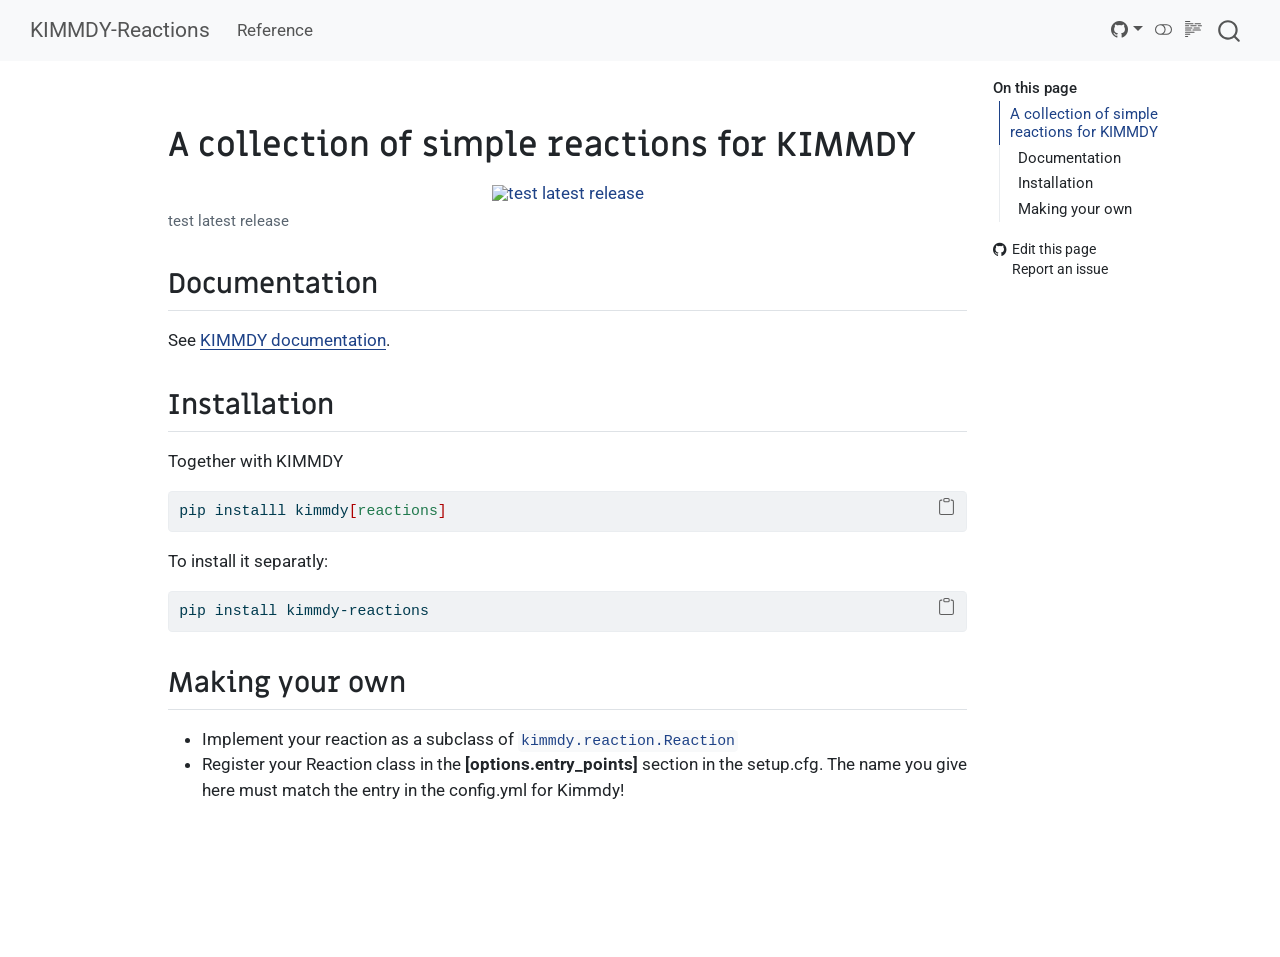
==== docs/index.html @ 9ba49b52 "docs: add docs" ====
<!DOCTYPE html>
<html xmlns="http://www.w3.org/1999/xhtml" lang="en" xml:lang="en"><head>

<meta charset="utf-8">
<meta name="generator" content="quarto-1.5.56">

<meta name="viewport" content="width=device-width, initial-scale=1.0, user-scalable=yes">


<title>KIMMDY-Reactions</title>
<style>
code{white-space: pre-wrap;}
span.smallcaps{font-variant: small-caps;}
div.columns{display: flex; gap: min(4vw, 1.5em);}
div.column{flex: auto; overflow-x: auto;}
div.hanging-indent{margin-left: 1.5em; text-indent: -1.5em;}
ul.task-list{list-style: none;}
ul.task-list li input[type="checkbox"] {
  width: 0.8em;
  margin: 0 0.8em 0.2em -1em; /* quarto-specific, see https://github.com/quarto-dev/quarto-cli/issues/4556 */ 
  vertical-align: middle;
}
/* CSS for syntax highlighting */
pre > code.sourceCode { white-space: pre; position: relative; }
pre > code.sourceCode > span { line-height: 1.25; }
pre > code.sourceCode > span:empty { height: 1.2em; }
.sourceCode { overflow: visible; }
code.sourceCode > span { color: inherit; text-decoration: inherit; }
div.sourceCode { margin: 1em 0; }
pre.sourceCode { margin: 0; }
@media screen {
div.sourceCode { overflow: auto; }
}
@media print {
pre > code.sourceCode { white-space: pre-wrap; }
pre > code.sourceCode > span { display: inline-block; text-indent: -5em; padding-left: 5em; }
}
pre.numberSource code
  { counter-reset: source-line 0; }
pre.numberSource code > span
  { position: relative; left: -4em; counter-increment: source-line; }
pre.numberSource code > span > a:first-child::before
  { content: counter(source-line);
    position: relative; left: -1em; text-align: right; vertical-align: baseline;
    border: none; display: inline-block;
    -webkit-touch-callout: none; -webkit-user-select: none;
    -khtml-user-select: none; -moz-user-select: none;
    -ms-user-select: none; user-select: none;
    padding: 0 4px; width: 4em;
  }
pre.numberSource { margin-left: 3em;  padding-left: 4px; }
div.sourceCode
  {   }
@media screen {
pre > code.sourceCode > span > a:first-child::before { text-decoration: underline; }
}
</style>


<script src="site_libs/quarto-nav/quarto-nav.js"></script>
<script src="site_libs/quarto-nav/headroom.min.js"></script>
<script src="site_libs/clipboard/clipboard.min.js"></script>
<script src="site_libs/quarto-search/autocomplete.umd.js"></script>
<script src="site_libs/quarto-search/fuse.min.js"></script>
<script src="site_libs/quarto-search/quarto-search.js"></script>
<meta name="quarto:offset" content="./">
<script src="site_libs/quarto-html/quarto.js"></script>
<script src="site_libs/quarto-html/popper.min.js"></script>
<script src="site_libs/quarto-html/tippy.umd.min.js"></script>
<script src="site_libs/quarto-html/anchor.min.js"></script>
<link href="site_libs/quarto-html/tippy.css" rel="stylesheet">
<link href="site_libs/quarto-html/quarto-syntax-highlighting.css" rel="stylesheet" class="quarto-color-scheme" id="quarto-text-highlighting-styles">
<link href="site_libs/quarto-html/quarto-syntax-highlighting-dark.css" rel="prefetch" class="quarto-color-scheme quarto-color-alternate" id="quarto-text-highlighting-styles">
<script src="site_libs/bootstrap/bootstrap.min.js"></script>
<link href="site_libs/bootstrap/bootstrap-icons.css" rel="stylesheet">
<link href="site_libs/bootstrap/bootstrap.min.css" rel="stylesheet" class="quarto-color-scheme" id="quarto-bootstrap" data-mode="light">
<link href="site_libs/bootstrap/bootstrap-dark.min.css" rel="prefetch" class="quarto-color-scheme quarto-color-alternate" id="quarto-bootstrap" data-mode="dark">
<script id="quarto-search-options" type="application/json">{
  "location": "navbar",
  "copy-button": false,
  "collapse-after": 3,
  "panel-placement": "end",
  "type": "overlay",
  "limit": 50,
  "keyboard-shortcut": [
    "f",
    "/",
    "s"
  ],
  "show-item-context": false,
  "language": {
    "search-no-results-text": "No results",
    "search-matching-documents-text": "matching documents",
    "search-copy-link-title": "Copy link to search",
    "search-hide-matches-text": "Hide additional matches",
    "search-more-match-text": "more match in this document",
    "search-more-matches-text": "more matches in this document",
    "search-clear-button-title": "Clear",
    "search-text-placeholder": "",
    "search-detached-cancel-button-title": "Cancel",
    "search-submit-button-title": "Submit",
    "search-label": "Search"
  }
}</script>


</head>

<body class="nav-fixed">

<div id="quarto-search-results"></div>
  <header id="quarto-header" class="headroom fixed-top">
    <nav class="navbar navbar-expand-lg " data-bs-theme="dark">
      <div class="navbar-container container-fluid">
      <div class="navbar-brand-container mx-auto">
    <a class="navbar-brand" href="./index.html">
    <span class="navbar-title">KIMMDY-Reactions</span>
    </a>
  </div>
            <div id="quarto-search" class="" title="Search"></div>
          <button class="navbar-toggler" type="button" data-bs-toggle="collapse" data-bs-target="#navbarCollapse" aria-controls="navbarCollapse" role="menu" aria-expanded="false" aria-label="Toggle navigation" onclick="if (window.quartoToggleHeadroom) { window.quartoToggleHeadroom(); }">
  <span class="navbar-toggler-icon"></span>
</button>
          <div class="collapse navbar-collapse" id="navbarCollapse">
            <ul class="navbar-nav navbar-nav-scroll me-auto">
  <li class="nav-item">
    <a class="nav-link" href="./_reference/index.html"> 
<span class="menu-text">Reference</span></a>
  </li>  
</ul>
          </div> <!-- /navcollapse -->
            <div class="quarto-navbar-tools tools-wide">
    <div class="dropdown">
      <a href="" title="" id="quarto-navigation-tool-dropdown-0" class="quarto-navigation-tool dropdown-toggle px-1" data-bs-toggle="dropdown" aria-expanded="false" role="link" aria-label=""><i class="bi bi-github"></i></a>
      <ul class="dropdown-menu" aria-labelledby="quarto-navigation-tool-dropdown-0">
          <li>
            <a class="dropdown-item quarto-navbar-tools-item" href="https://github.com/graeter-group/kimmdy-reactions">
            Source Code
            </a>
          </li>
          <li>
            <a class="dropdown-item quarto-navbar-tools-item" href="https://github.com/graeter-group/kimmdy-reactions/issues/new">
            Report a Bug
            </a>
          </li>
      </ul>
    </div>
  <a href="" class="quarto-color-scheme-toggle quarto-navigation-tool  px-1" onclick="window.quartoToggleColorScheme(); return false;" title="Toggle dark mode"><i class="bi"></i></a>
  <a href="" class="quarto-reader-toggle quarto-navigation-tool px-1" onclick="window.quartoToggleReader(); return false;" title="Toggle reader mode">
  <div class="quarto-reader-toggle-btn">
  <i class="bi"></i>
  </div>
</a>
</div>
      </div> <!-- /container-fluid -->
    </nav>
</header>
<!-- content -->
<div id="quarto-content" class="quarto-container page-columns page-rows-contents page-layout-article page-navbar">
<!-- sidebar -->
<!-- margin-sidebar -->
    <div id="quarto-margin-sidebar" class="sidebar margin-sidebar">
        <nav id="TOC" role="doc-toc" class="toc-active" data-toc-expanded="99">
    <h2 id="toc-title">On this page</h2>
   
  <ul>
  <li><a href="#a-collection-of-simple-reactions-for-kimmdy" id="toc-a-collection-of-simple-reactions-for-kimmdy" class="nav-link active" data-scroll-target="#a-collection-of-simple-reactions-for-kimmdy">A collection of simple reactions for KIMMDY</a>
  <ul>
  <li><a href="#documentation" id="toc-documentation" class="nav-link" data-scroll-target="#documentation">Documentation</a></li>
  <li><a href="#installation" id="toc-installation" class="nav-link" data-scroll-target="#installation">Installation</a></li>
  <li><a href="#making-your-own" id="toc-making-your-own" class="nav-link" data-scroll-target="#making-your-own">Making your own</a></li>
  </ul></li>
  </ul>
<div class="toc-actions"><ul><li><a href="https://github.com/graeter-group/kimmdy-reactions/edit/main/index.qmd" class="toc-action"><i class="bi bi-github"></i>Edit this page</a></li><li><a href="https://github.com/graeter-group/kimmdy-reactions/issues/new" class="toc-action"><i class="bi empty"></i>Report an issue</a></li></ul></div></nav>
    </div>
<!-- main -->
<main class="content" id="quarto-document-content">




<section id="a-collection-of-simple-reactions-for-kimmdy" class="level1">
<h1>A collection of simple reactions for KIMMDY</h1>
<div class="quarto-figure quarto-figure-center">
<figure class="figure">
<p><a href="https://github.com/graeter-group/kimmdy-reactions/actions/workflows/tests.yml/?branch=release-please--branches--main"><img src="https://github.com/graeter-group/kimmdy-reactions/actions/workflows/tests.yml/badge.svg?branch=release-please--branches--main" class="img-fluid figure-img" alt="test latest release"></a></p>
<figcaption>test latest release</figcaption>
</figure>
</div>
<section id="documentation" class="level2">
<h2 class="anchored" data-anchor-id="documentation">Documentation</h2>
<p>See <a href="https://graeter-group.github.io/kimmdy/">KIMMDY documentation</a>.</p>
</section>
<section id="installation" class="level2">
<h2 class="anchored" data-anchor-id="installation">Installation</h2>
<p>Together with KIMMDY</p>
<div class="sourceCode" id="cb1"><pre class="sourceCode bash code-with-copy"><code class="sourceCode bash"><span id="cb1-1"><a href="#cb1-1" aria-hidden="true" tabindex="-1"></a><span class="ex">pip</span> installl kimmdy<span class="pp">[</span><span class="ss">reactions</span><span class="pp">]</span></span></code><button title="Copy to Clipboard" class="code-copy-button"><i class="bi"></i></button></pre></div>
<p>To install it separatly:</p>
<div class="sourceCode" id="cb2"><pre class="sourceCode bash code-with-copy"><code class="sourceCode bash"><span id="cb2-1"><a href="#cb2-1" aria-hidden="true" tabindex="-1"></a><span class="ex">pip</span> install kimmdy-reactions</span></code><button title="Copy to Clipboard" class="code-copy-button"><i class="bi"></i></button></pre></div>
</section>
<section id="making-your-own" class="level2">
<h2 class="anchored" data-anchor-id="making-your-own">Making your own</h2>
<ul>
<li>Implement your reaction as a subclass of <code>kimmdy.reaction.Reaction</code></li>
<li>Register your Reaction class in the <strong>[options.entry_points]</strong> section in the setup.cfg. The name you give here must match the entry in the config.yml for Kimmdy!</li>
</ul>


</section>
</section>

<a onclick="window.scrollTo(0, 0); return false;" role="button" id="quarto-back-to-top"><i class="bi bi-arrow-up"></i> Back to top</a></main> <!-- /main -->
<script id="quarto-html-after-body" type="application/javascript">
window.document.addEventListener("DOMContentLoaded", function (event) {
  const toggleBodyColorMode = (bsSheetEl) => {
    const mode = bsSheetEl.getAttribute("data-mode");
    const bodyEl = window.document.querySelector("body");
    if (mode === "dark") {
      bodyEl.classList.add("quarto-dark");
      bodyEl.classList.remove("quarto-light");
    } else {
      bodyEl.classList.add("quarto-light");
      bodyEl.classList.remove("quarto-dark");
    }
  }
  const toggleBodyColorPrimary = () => {
    const bsSheetEl = window.document.querySelector("link#quarto-bootstrap");
    if (bsSheetEl) {
      toggleBodyColorMode(bsSheetEl);
    }
  }
  toggleBodyColorPrimary();  
  const disableStylesheet = (stylesheets) => {
    for (let i=0; i < stylesheets.length; i++) {
      const stylesheet = stylesheets[i];
      stylesheet.rel = 'prefetch';
    }
  }
  const enableStylesheet = (stylesheets) => {
    for (let i=0; i < stylesheets.length; i++) {
      const stylesheet = stylesheets[i];
      stylesheet.rel = 'stylesheet';
    }
  }
  const manageTransitions = (selector, allowTransitions) => {
    const els = window.document.querySelectorAll(selector);
    for (let i=0; i < els.length; i++) {
      const el = els[i];
      if (allowTransitions) {
        el.classList.remove('notransition');
      } else {
        el.classList.add('notransition');
      }
    }
  }
  const toggleGiscusIfUsed = (isAlternate, darkModeDefault) => {
    const baseTheme = document.querySelector('#giscus-base-theme')?.value ?? 'light';
    const alternateTheme = document.querySelector('#giscus-alt-theme')?.value ?? 'dark';
    let newTheme = '';
    if(darkModeDefault) {
      newTheme = isAlternate ? baseTheme : alternateTheme;
    } else {
      newTheme = isAlternate ? alternateTheme : baseTheme;
    }
    const changeGiscusTheme = () => {
      // From: https://github.com/giscus/giscus/issues/336
      const sendMessage = (message) => {
        const iframe = document.querySelector('iframe.giscus-frame');
        if (!iframe) return;
        iframe.contentWindow.postMessage({ giscus: message }, 'https://giscus.app');
      }
      sendMessage({
        setConfig: {
          theme: newTheme
        }
      });
    }
    const isGiscussLoaded = window.document.querySelector('iframe.giscus-frame') !== null;
    if (isGiscussLoaded) {
      changeGiscusTheme();
    }
  }
  const toggleColorMode = (alternate) => {
    // Switch the stylesheets
    const alternateStylesheets = window.document.querySelectorAll('link.quarto-color-scheme.quarto-color-alternate');
    manageTransitions('#quarto-margin-sidebar .nav-link', false);
    if (alternate) {
      enableStylesheet(alternateStylesheets);
      for (const sheetNode of alternateStylesheets) {
        if (sheetNode.id === "quarto-bootstrap") {
          toggleBodyColorMode(sheetNode);
        }
      }
    } else {
      disableStylesheet(alternateStylesheets);
      toggleBodyColorPrimary();
    }
    manageTransitions('#quarto-margin-sidebar .nav-link', true);
    // Switch the toggles
    const toggles = window.document.querySelectorAll('.quarto-color-scheme-toggle');
    for (let i=0; i < toggles.length; i++) {
      const toggle = toggles[i];
      if (toggle) {
        if (alternate) {
          toggle.classList.add("alternate");     
        } else {
          toggle.classList.remove("alternate");
        }
      }
    }
    // Hack to workaround the fact that safari doesn't
    // properly recolor the scrollbar when toggling (#1455)
    if (navigator.userAgent.indexOf('Safari') > 0 && navigator.userAgent.indexOf('Chrome') == -1) {
      manageTransitions("body", false);
      window.scrollTo(0, 1);
      setTimeout(() => {
        window.scrollTo(0, 0);
        manageTransitions("body", true);
      }, 40);  
    }
  }
  const isFileUrl = () => { 
    return window.location.protocol === 'file:';
  }
  const hasAlternateSentinel = () => {  
    let styleSentinel = getColorSchemeSentinel();
    if (styleSentinel !== null) {
      return styleSentinel === "alternate";
    } else {
      return false;
    }
  }
  const setStyleSentinel = (alternate) => {
    const value = alternate ? "alternate" : "default";
    if (!isFileUrl()) {
      window.localStorage.setItem("quarto-color-scheme", value);
    } else {
      localAlternateSentinel = value;
    }
  }
  const getColorSchemeSentinel = () => {
    if (!isFileUrl()) {
      const storageValue = window.localStorage.getItem("quarto-color-scheme");
      return storageValue != null ? storageValue : localAlternateSentinel;
    } else {
      return localAlternateSentinel;
    }
  }
  const darkModeDefault = false;
  let localAlternateSentinel = darkModeDefault ? 'alternate' : 'default';
  // Dark / light mode switch
  window.quartoToggleColorScheme = () => {
    // Read the current dark / light value 
    let toAlternate = !hasAlternateSentinel();
    toggleColorMode(toAlternate);
    setStyleSentinel(toAlternate);
    toggleGiscusIfUsed(toAlternate, darkModeDefault);
  };
  // Ensure there is a toggle, if there isn't float one in the top right
  if (window.document.querySelector('.quarto-color-scheme-toggle') === null) {
    const a = window.document.createElement('a');
    a.classList.add('top-right');
    a.classList.add('quarto-color-scheme-toggle');
    a.href = "";
    a.onclick = function() { try { window.quartoToggleColorScheme(); } catch {} return false; };
    const i = window.document.createElement("i");
    i.classList.add('bi');
    a.appendChild(i);
    window.document.body.appendChild(a);
  }
  // Switch to dark mode if need be
  if (hasAlternateSentinel()) {
    toggleColorMode(true);
  } else {
    toggleColorMode(false);
  }
  const icon = "";
  const anchorJS = new window.AnchorJS();
  anchorJS.options = {
    placement: 'right',
    icon: icon
  };
  anchorJS.add('.anchored');
  const isCodeAnnotation = (el) => {
    for (const clz of el.classList) {
      if (clz.startsWith('code-annotation-')) {                     
        return true;
      }
    }
    return false;
  }
  const onCopySuccess = function(e) {
    // button target
    const button = e.trigger;
    // don't keep focus
    button.blur();
    // flash "checked"
    button.classList.add('code-copy-button-checked');
    var currentTitle = button.getAttribute("title");
    button.setAttribute("title", "Copied!");
    let tooltip;
    if (window.bootstrap) {
      button.setAttribute("data-bs-toggle", "tooltip");
      button.setAttribute("data-bs-placement", "left");
      button.setAttribute("data-bs-title", "Copied!");
      tooltip = new bootstrap.Tooltip(button, 
        { trigger: "manual", 
          customClass: "code-copy-button-tooltip",
          offset: [0, -8]});
      tooltip.show();    
    }
    setTimeout(function() {
      if (tooltip) {
        tooltip.hide();
        button.removeAttribute("data-bs-title");
        button.removeAttribute("data-bs-toggle");
        button.removeAttribute("data-bs-placement");
      }
      button.setAttribute("title", currentTitle);
      button.classList.remove('code-copy-button-checked');
    }, 1000);
    // clear code selection
    e.clearSelection();
  }
  const getTextToCopy = function(trigger) {
      const codeEl = trigger.previousElementSibling.cloneNode(true);
      for (const childEl of codeEl.children) {
        if (isCodeAnnotation(childEl)) {
          childEl.remove();
        }
      }
      return codeEl.innerText;
  }
  const clipboard = new window.ClipboardJS('.code-copy-button:not([data-in-quarto-modal])', {
    text: getTextToCopy
  });
  clipboard.on('success', onCopySuccess);
  if (window.document.getElementById('quarto-embedded-source-code-modal')) {
    // For code content inside modals, clipBoardJS needs to be initialized with a container option
    // TODO: Check when it could be a function (https://github.com/zenorocha/clipboard.js/issues/860)
    const clipboardModal = new window.ClipboardJS('.code-copy-button[data-in-quarto-modal]', {
      text: getTextToCopy,
      container: window.document.getElementById('quarto-embedded-source-code-modal')
    });
    clipboardModal.on('success', onCopySuccess);
  }
    var localhostRegex = new RegExp(/^(?:http|https):\/\/localhost\:?[0-9]*\//);
    var mailtoRegex = new RegExp(/^mailto:/);
      var filterRegex = new RegExp("http:\/\/graeter-group\.github\.io\/kimmdy-reactions");
    var isInternal = (href) => {
        return filterRegex.test(href) || localhostRegex.test(href) || mailtoRegex.test(href);
    }
    // Inspect non-navigation links and adorn them if external
 	var links = window.document.querySelectorAll('a[href]:not(.nav-link):not(.navbar-brand):not(.toc-action):not(.sidebar-link):not(.sidebar-item-toggle):not(.pagination-link):not(.no-external):not([aria-hidden]):not(.dropdown-item):not(.quarto-navigation-tool):not(.about-link)');
    for (var i=0; i<links.length; i++) {
      const link = links[i];
      if (!isInternal(link.href)) {
        // undo the damage that might have been done by quarto-nav.js in the case of
        // links that we want to consider external
        if (link.dataset.originalHref !== undefined) {
          link.href = link.dataset.originalHref;
        }
      }
    }
  function tippyHover(el, contentFn, onTriggerFn, onUntriggerFn) {
    const config = {
      allowHTML: true,
      maxWidth: 500,
      delay: 100,
      arrow: false,
      appendTo: function(el) {
          return el.parentElement;
      },
      interactive: true,
      interactiveBorder: 10,
      theme: 'quarto',
      placement: 'bottom-start',
    };
    if (contentFn) {
      config.content = contentFn;
    }
    if (onTriggerFn) {
      config.onTrigger = onTriggerFn;
    }
    if (onUntriggerFn) {
      config.onUntrigger = onUntriggerFn;
    }
    window.tippy(el, config); 
  }
  const noterefs = window.document.querySelectorAll('a[role="doc-noteref"]');
  for (var i=0; i<noterefs.length; i++) {
    const ref = noterefs[i];
    tippyHover(ref, function() {
      // use id or data attribute instead here
      let href = ref.getAttribute('data-footnote-href') || ref.getAttribute('href');
      try { href = new URL(href).hash; } catch {}
      const id = href.replace(/^#\/?/, "");
      const note = window.document.getElementById(id);
      if (note) {
        return note.innerHTML;
      } else {
        return "";
      }
    });
  }
  const xrefs = window.document.querySelectorAll('a.quarto-xref');
  const processXRef = (id, note) => {
    // Strip column container classes
    const stripColumnClz = (el) => {
      el.classList.remove("page-full", "page-columns");
      if (el.children) {
        for (const child of el.children) {
          stripColumnClz(child);
        }
      }
    }
    stripColumnClz(note)
    if (id === null || id.startsWith('sec-')) {
      // Special case sections, only their first couple elements
      const container = document.createElement("div");
      if (note.children && note.children.length > 2) {
        container.appendChild(note.children[0].cloneNode(true));
        for (let i = 1; i < note.children.length; i++) {
          const child = note.children[i];
          if (child.tagName === "P" && child.innerText === "") {
            continue;
          } else {
            container.appendChild(child.cloneNode(true));
            break;
          }
        }
        if (window.Quarto?.typesetMath) {
          window.Quarto.typesetMath(container);
        }
        return container.innerHTML
      } else {
        if (window.Quarto?.typesetMath) {
          window.Quarto.typesetMath(note);
        }
        return note.innerHTML;
      }
    } else {
      // Remove any anchor links if they are present
      const anchorLink = note.querySelector('a.anchorjs-link');
      if (anchorLink) {
        anchorLink.remove();
      }
      if (window.Quarto?.typesetMath) {
        window.Quarto.typesetMath(note);
      }
      // TODO in 1.5, we should make sure this works without a callout special case
      if (note.classList.contains("callout")) {
        return note.outerHTML;
      } else {
        return note.innerHTML;
      }
    }
  }
  for (var i=0; i<xrefs.length; i++) {
    const xref = xrefs[i];
    tippyHover(xref, undefined, function(instance) {
      instance.disable();
      let url = xref.getAttribute('href');
      let hash = undefined; 
      if (url.startsWith('#')) {
        hash = url;
      } else {
        try { hash = new URL(url).hash; } catch {}
      }
      if (hash) {
        const id = hash.replace(/^#\/?/, "");
        const note = window.document.getElementById(id);
        if (note !== null) {
          try {
            const html = processXRef(id, note.cloneNode(true));
            instance.setContent(html);
          } finally {
            instance.enable();
            instance.show();
          }
        } else {
          // See if we can fetch this
          fetch(url.split('#')[0])
          .then(res => res.text())
          .then(html => {
            const parser = new DOMParser();
            const htmlDoc = parser.parseFromString(html, "text/html");
            const note = htmlDoc.getElementById(id);
            if (note !== null) {
              const html = processXRef(id, note);
              instance.setContent(html);
            } 
          }).finally(() => {
            instance.enable();
            instance.show();
          });
        }
      } else {
        // See if we can fetch a full url (with no hash to target)
        // This is a special case and we should probably do some content thinning / targeting
        fetch(url)
        .then(res => res.text())
        .then(html => {
          const parser = new DOMParser();
          const htmlDoc = parser.parseFromString(html, "text/html");
          const note = htmlDoc.querySelector('main.content');
          if (note !== null) {
            // This should only happen for chapter cross references
            // (since there is no id in the URL)
            // remove the first header
            if (note.children.length > 0 && note.children[0].tagName === "HEADER") {
              note.children[0].remove();
            }
            const html = processXRef(null, note);
            instance.setContent(html);
          } 
        }).finally(() => {
          instance.enable();
          instance.show();
        });
      }
    }, function(instance) {
    });
  }
      let selectedAnnoteEl;
      const selectorForAnnotation = ( cell, annotation) => {
        let cellAttr = 'data-code-cell="' + cell + '"';
        let lineAttr = 'data-code-annotation="' +  annotation + '"';
        const selector = 'span[' + cellAttr + '][' + lineAttr + ']';
        return selector;
      }
      const selectCodeLines = (annoteEl) => {
        const doc = window.document;
        const targetCell = annoteEl.getAttribute("data-target-cell");
        const targetAnnotation = annoteEl.getAttribute("data-target-annotation");
        const annoteSpan = window.document.querySelector(selectorForAnnotation(targetCell, targetAnnotation));
        const lines = annoteSpan.getAttribute("data-code-lines").split(",");
        const lineIds = lines.map((line) => {
          return targetCell + "-" + line;
        })
        let top = null;
        let height = null;
        let parent = null;
        if (lineIds.length > 0) {
            //compute the position of the single el (top and bottom and make a div)
            const el = window.document.getElementById(lineIds[0]);
            top = el.offsetTop;
            height = el.offsetHeight;
            parent = el.parentElement.parentElement;
          if (lineIds.length > 1) {
            const lastEl = window.document.getElementById(lineIds[lineIds.length - 1]);
            const bottom = lastEl.offsetTop + lastEl.offsetHeight;
            height = bottom - top;
          }
          if (top !== null && height !== null && parent !== null) {
            // cook up a div (if necessary) and position it 
            let div = window.document.getElementById("code-annotation-line-highlight");
            if (div === null) {
              div = window.document.createElement("div");
              div.setAttribute("id", "code-annotation-line-highlight");
              div.style.position = 'absolute';
              parent.appendChild(div);
            }
            div.style.top = top - 2 + "px";
            div.style.height = height + 4 + "px";
            div.style.left = 0;
            let gutterDiv = window.document.getElementById("code-annotation-line-highlight-gutter");
            if (gutterDiv === null) {
              gutterDiv = window.document.createElement("div");
              gutterDiv.setAttribute("id", "code-annotation-line-highlight-gutter");
              gutterDiv.style.position = 'absolute';
              const codeCell = window.document.getElementById(targetCell);
              const gutter = codeCell.querySelector('.code-annotation-gutter');
              gutter.appendChild(gutterDiv);
            }
            gutterDiv.style.top = top - 2 + "px";
            gutterDiv.style.height = height + 4 + "px";
          }
          selectedAnnoteEl = annoteEl;
        }
      };
      const unselectCodeLines = () => {
        const elementsIds = ["code-annotation-line-highlight", "code-annotation-line-highlight-gutter"];
        elementsIds.forEach((elId) => {
          const div = window.document.getElementById(elId);
          if (div) {
            div.remove();
          }
        });
        selectedAnnoteEl = undefined;
      };
        // Handle positioning of the toggle
    window.addEventListener(
      "resize",
      throttle(() => {
        elRect = undefined;
        if (selectedAnnoteEl) {
          selectCodeLines(selectedAnnoteEl);
        }
      }, 10)
    );
    function throttle(fn, ms) {
    let throttle = false;
    let timer;
      return (...args) => {
        if(!throttle) { // first call gets through
            fn.apply(this, args);
            throttle = true;
        } else { // all the others get throttled
            if(timer) clearTimeout(timer); // cancel #2
            timer = setTimeout(() => {
              fn.apply(this, args);
              timer = throttle = false;
            }, ms);
        }
      };
    }
      // Attach click handler to the DT
      const annoteDls = window.document.querySelectorAll('dt[data-target-cell]');
      for (const annoteDlNode of annoteDls) {
        annoteDlNode.addEventListener('click', (event) => {
          const clickedEl = event.target;
          if (clickedEl !== selectedAnnoteEl) {
            unselectCodeLines();
            const activeEl = window.document.querySelector('dt[data-target-cell].code-annotation-active');
            if (activeEl) {
              activeEl.classList.remove('code-annotation-active');
            }
            selectCodeLines(clickedEl);
            clickedEl.classList.add('code-annotation-active');
          } else {
            // Unselect the line
            unselectCodeLines();
            clickedEl.classList.remove('code-annotation-active');
          }
        });
      }
  const findCites = (el) => {
    const parentEl = el.parentElement;
    if (parentEl) {
      const cites = parentEl.dataset.cites;
      if (cites) {
        return {
          el,
          cites: cites.split(' ')
        };
      } else {
        return findCites(el.parentElement)
      }
    } else {
      return undefined;
    }
  };
  var bibliorefs = window.document.querySelectorAll('a[role="doc-biblioref"]');
  for (var i=0; i<bibliorefs.length; i++) {
    const ref = bibliorefs[i];
    const citeInfo = findCites(ref);
    if (citeInfo) {
      tippyHover(citeInfo.el, function() {
        var popup = window.document.createElement('div');
        citeInfo.cites.forEach(function(cite) {
          var citeDiv = window.document.createElement('div');
          citeDiv.classList.add('hanging-indent');
          citeDiv.classList.add('csl-entry');
          var biblioDiv = window.document.getElementById('ref-' + cite);
          if (biblioDiv) {
            citeDiv.innerHTML = biblioDiv.innerHTML;
          }
          popup.appendChild(citeDiv);
        });
        return popup.innerHTML;
      });
    }
  }
});
</script>
</div> <!-- /content -->




<footer class="footer"><div class="nav-footer"><div class="nav-footer-center"><div class="toc-actions d-sm-block d-md-none"><ul><li><a href="https://github.com/graeter-group/kimmdy-reactions/edit/main/index.qmd" class="toc-action"><i class="bi bi-github"></i>Edit this page</a></li><li><a href="https://github.com/graeter-group/kimmdy-reactions/issues/new" class="toc-action"><i class="bi empty"></i>Report an issue</a></li></ul></div></div></div></footer></body></html>
---- docs/site_libs/quarto-html/tippy.css ----
.tippy-box[data-animation=fade][data-state=hidden]{opacity:0}[data-tippy-root]{max-width:calc(100vw - 10px)}.tippy-box{position:relative;background-color:#333;color:#fff;border-radius:4px;font-size:14px;line-height:1.4;white-space:normal;outline:0;transition-property:transform,visibility,opacity}.tippy-box[data-placement^=top]>.tippy-arrow{bottom:0}.tippy-box[data-placement^=top]>.tippy-arrow:before{bottom:-7px;left:0;border-width:8px 8px 0;border-top-color:initial;transform-origin:center top}.tippy-box[data-placement^=bottom]>.tippy-arrow{top:0}.tippy-box[data-placement^=bottom]>.tippy-arrow:before{top:-7px;left:0;border-width:0 8px 8px;border-bottom-color:initial;transform-origin:center bottom}.tippy-box[data-placement^=left]>.tippy-arrow{right:0}.tippy-box[data-placement^=left]>.tippy-arrow:before{border-width:8px 0 8px 8px;border-left-color:initial;right:-7px;transform-origin:center left}.tippy-box[data-placement^=right]>.tippy-arrow{left:0}.tippy-box[data-placement^=right]>.tippy-arrow:before{left:-7px;border-width:8px 8px 8px 0;border-right-color:initial;transform-origin:center right}.tippy-box[data-inertia][data-state=visible]{transition-timing-function:cubic-bezier(.54,1.5,.38,1.11)}.tippy-arrow{width:16px;height:16px;color:#333}.tippy-arrow:before{content:"";position:absolute;border-color:transparent;border-style:solid}.tippy-content{position:relative;padding:5px 9px;z-index:1}
---- docs/site_libs/quarto-html/quarto-syntax-highlighting.css ----
/* quarto syntax highlight colors */
:root {
  --quarto-hl-ot-color: #003B4F;
  --quarto-hl-at-color: #657422;
  --quarto-hl-ss-color: #20794D;
  --quarto-hl-an-color: #5E5E5E;
  --quarto-hl-fu-color: #4758AB;
  --quarto-hl-st-color: #20794D;
  --quarto-hl-cf-color: #003B4F;
  --quarto-hl-op-color: #5E5E5E;
  --quarto-hl-er-color: #AD0000;
  --quarto-hl-bn-color: #AD0000;
  --quarto-hl-al-color: #AD0000;
  --quarto-hl-va-color: #111111;
  --quarto-hl-bu-color: inherit;
  --quarto-hl-ex-color: inherit;
  --quarto-hl-pp-color: #AD0000;
  --quarto-hl-in-color: #5E5E5E;
  --quarto-hl-vs-color: #20794D;
  --quarto-hl-wa-color: #5E5E5E;
  --quarto-hl-do-color: #5E5E5E;
  --quarto-hl-im-color: #00769E;
  --quarto-hl-ch-color: #20794D;
  --quarto-hl-dt-color: #AD0000;
  --quarto-hl-fl-color: #AD0000;
  --quarto-hl-co-color: #5E5E5E;
  --quarto-hl-cv-color: #5E5E5E;
  --quarto-hl-cn-color: #8f5902;
  --quarto-hl-sc-color: #5E5E5E;
  --quarto-hl-dv-color: #AD0000;
  --quarto-hl-kw-color: #003B4F;
}

/* other quarto variables */
:root {
  --quarto-font-monospace: "Fira Mono", Menlo, Consolas, monospace;
}

pre > code.sourceCode > span {
  color: #003B4F;
}

code span {
  color: #003B4F;
}

code.sourceCode > span {
  color: #003B4F;
}

div.sourceCode,
div.sourceCode pre.sourceCode {
  color: #003B4F;
}

code span.ot {
  color: #003B4F;
  font-style: inherit;
}

code span.at {
  color: #657422;
  font-style: inherit;
}

code span.ss {
  color: #20794D;
  font-style: inherit;
}

code span.an {
  color: #5E5E5E;
  font-style: inherit;
}

code span.fu {
  color: #4758AB;
  font-style: inherit;
}

code span.st {
  color: #20794D;
  font-style: inherit;
}

code span.cf {
  color: #003B4F;
  font-weight: bold;
  font-style: inherit;
}

code span.op {
  color: #5E5E5E;
  font-style: inherit;
}

code span.er {
  color: #AD0000;
  font-style: inherit;
}

code span.bn {
  color: #AD0000;
  font-style: inherit;
}

code span.al {
  color: #AD0000;
  font-style: inherit;
}

code span.va {
  color: #111111;
  font-style: inherit;
}

code span.bu {
  font-style: inherit;
}

code span.ex {
  font-style: inherit;
}

code span.pp {
  color: #AD0000;
  font-style: inherit;
}

code span.in {
  color: #5E5E5E;
  font-style: inherit;
}

code span.vs {
  color: #20794D;
  font-style: inherit;
}

code span.wa {
  color: #5E5E5E;
  font-style: italic;
}

code span.do {
  color: #5E5E5E;
  font-style: italic;
}

code span.im {
  color: #00769E;
  font-style: inherit;
}

code span.ch {
  color: #20794D;
  font-style: inherit;
}

code span.dt {
  color: #AD0000;
  font-style: inherit;
}

code span.fl {
  color: #AD0000;
  font-style: inherit;
}

code span.co {
  color: #5E5E5E;
  font-style: inherit;
}

code span.cv {
  color: #5E5E5E;
  font-style: italic;
}

code span.cn {
  color: #8f5902;
  font-style: inherit;
}

code span.sc {
  color: #5E5E5E;
  font-style: inherit;
}

code span.dv {
  color: #AD0000;
  font-style: inherit;
}

code span.kw {
  color: #003B4F;
  font-weight: bold;
  font-style: inherit;
}

.prevent-inlining {
  content: "</";
}

/*# sourceMappingURL=debc5d5d77c3f9108843748ff7464032.css.map */
---- docs/site_libs/quarto-html/quarto-syntax-highlighting-dark.css ----
/* quarto syntax highlight colors */
:root {
  --quarto-hl-al-color: #f07178;
  --quarto-hl-an-color: #d4d0ab;
  --quarto-hl-at-color: #00e0e0;
  --quarto-hl-bn-color: #d4d0ab;
  --quarto-hl-bu-color: #abe338;
  --quarto-hl-ch-color: #abe338;
  --quarto-hl-co-color: #f8f8f2;
  --quarto-hl-cv-color: #ffd700;
  --quarto-hl-cn-color: #ffd700;
  --quarto-hl-cf-color: #ffa07a;
  --quarto-hl-dt-color: #ffa07a;
  --quarto-hl-dv-color: #d4d0ab;
  --quarto-hl-do-color: #f8f8f2;
  --quarto-hl-er-color: #f07178;
  --quarto-hl-ex-color: #00e0e0;
  --quarto-hl-fl-color: #d4d0ab;
  --quarto-hl-fu-color: #ffa07a;
  --quarto-hl-im-color: #abe338;
  --quarto-hl-in-color: #d4d0ab;
  --quarto-hl-kw-color: #ffa07a;
  --quarto-hl-op-color: #ffa07a;
  --quarto-hl-ot-color: #00e0e0;
  --quarto-hl-pp-color: #dcc6e0;
  --quarto-hl-re-color: #00e0e0;
  --quarto-hl-sc-color: #abe338;
  --quarto-hl-ss-color: #abe338;
  --quarto-hl-st-color: #abe338;
  --quarto-hl-va-color: #00e0e0;
  --quarto-hl-vs-color: #abe338;
  --quarto-hl-wa-color: #dcc6e0;
}

/* other quarto variables */
:root {
  --quarto-font-monospace: "Fira Mono", Menlo, Consolas, monospace;
}

code span.al {
  background-color: #2a0f15;
  font-weight: bold;
  color: #f07178;
}

code span.an {
  color: #d4d0ab;
}

code span.at {
  color: #00e0e0;
}

code span.bn {
  color: #d4d0ab;
}

code span.bu {
  color: #abe338;
}

code span.ch {
  color: #abe338;
}

code span.co {
  font-style: italic;
  color: #f8f8f2;
}

code span.cv {
  color: #ffd700;
}

code span.cn {
  color: #ffd700;
}

code span.cf {
  font-weight: bold;
  color: #ffa07a;
}

code span.dt {
  color: #ffa07a;
}

code span.dv {
  color: #d4d0ab;
}

code span.do {
  color: #f8f8f2;
}

code span.er {
  color: #f07178;
  text-decoration: underline;
}

code span.ex {
  font-weight: bold;
  color: #00e0e0;
}

code span.fl {
  color: #d4d0ab;
}

code span.fu {
  color: #ffa07a;
}

code span.im {
  color: #abe338;
}

code span.in {
  color: #d4d0ab;
}

code span.kw {
  font-weight: bold;
  color: #ffa07a;
}

pre > code.sourceCode > span {
  color: #f8f8f2;
}

code span {
  color: #f8f8f2;
}

code.sourceCode > span {
  color: #f8f8f2;
}

div.sourceCode,
div.sourceCode pre.sourceCode {
  color: #f8f8f2;
}

code span.op {
  color: #ffa07a;
}

code span.ot {
  color: #00e0e0;
}

code span.pp {
  color: #dcc6e0;
}

code span.re {
  background-color: #f8f8f2;
  color: #00e0e0;
}

code span.sc {
  color: #abe338;
}

code span.ss {
  color: #abe338;
}

code span.st {
  color: #abe338;
}

code span.va {
  color: #00e0e0;
}

code span.vs {
  color: #abe338;
}

code span.wa {
  color: #dcc6e0;
}

.prevent-inlining {
  content: "</";
}

/*# sourceMappingURL=935a306eefa94366c21e1a970dddb765.css.map */
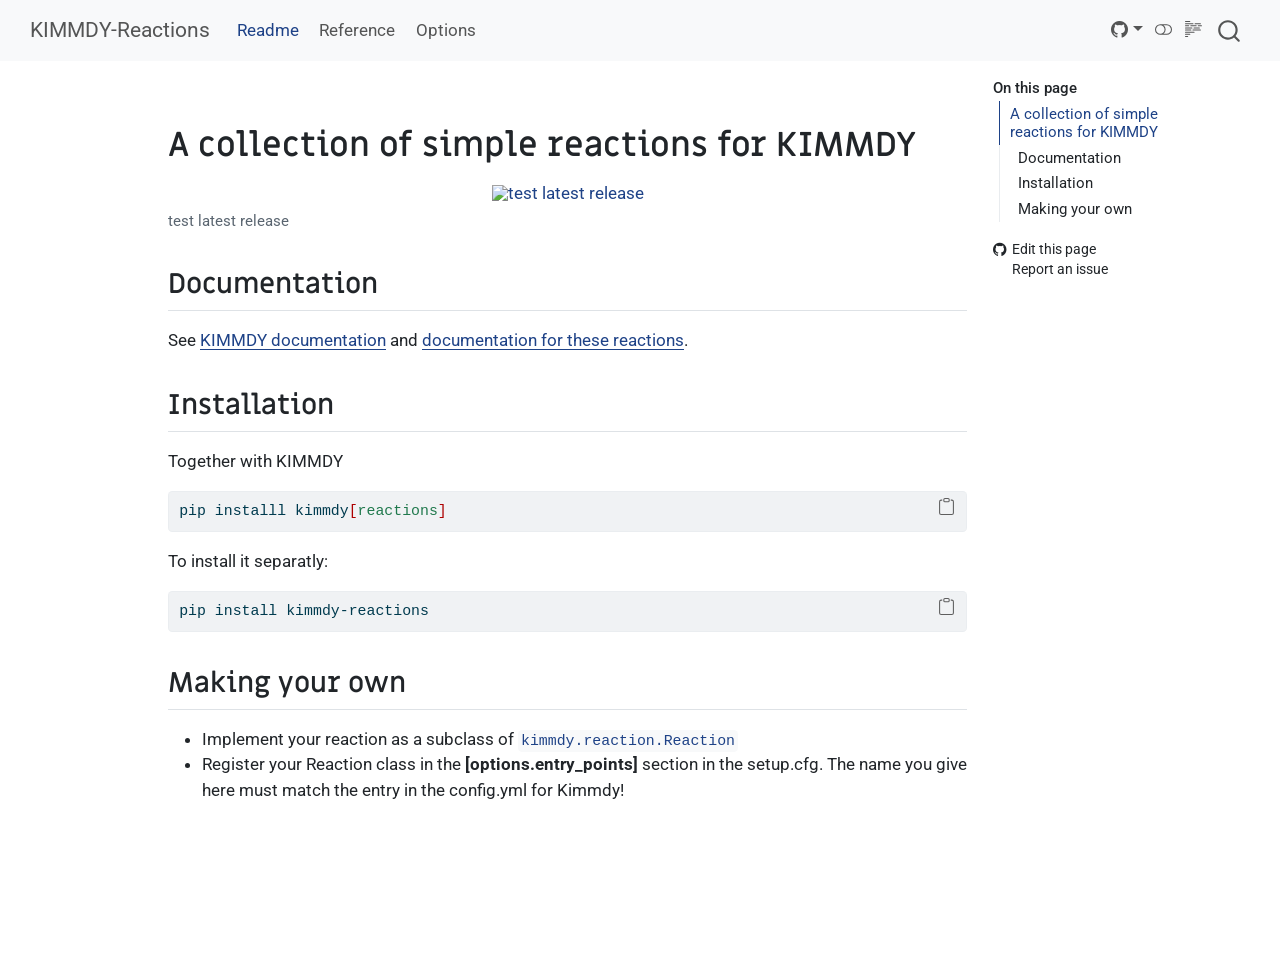
==== commit 043222fd: "interlink with kimmdy docs" ====
--- a/docs/index.html
+++ b/docs/index.html
@@ -124,8 +124,16 @@
           <div class="collapse navbar-collapse" id="navbarCollapse">
             <ul class="navbar-nav navbar-nav-scroll me-auto">
   <li class="nav-item">
+    <a class="nav-link active" href="./index.html" aria-current="page"> 
+<span class="menu-text">Readme</span></a>
+  </li>  
+  <li class="nav-item">
     <a class="nav-link" href="./_reference/index.html"> 
 <span class="menu-text">Reference</span></a>
+  </li>  
+  <li class="nav-item">
+    <a class="nav-link" href="./config.html"> 
+<span class="menu-text">Options</span></a>
   </li>  
 </ul>
           </div> <!-- /navcollapse -->
@@ -189,7 +197,7 @@
 </div>
 <section id="documentation" class="level2">
 <h2 class="anchored" data-anchor-id="documentation">Documentation</h2>
-<p>See <a href="https://graeter-group.github.io/kimmdy/">KIMMDY documentation</a>.</p>
+<p>See <a href="https://graeter-group.github.io/kimmdy/">KIMMDY documentation</a> and <a href="https://graeter-group.github.io/kimmdy-reactions/">documentation for these reactions</a>.</p>
 </section>
 <section id="installation" class="level2">
 <h2 class="anchored" data-anchor-id="installation">Installation</h2>
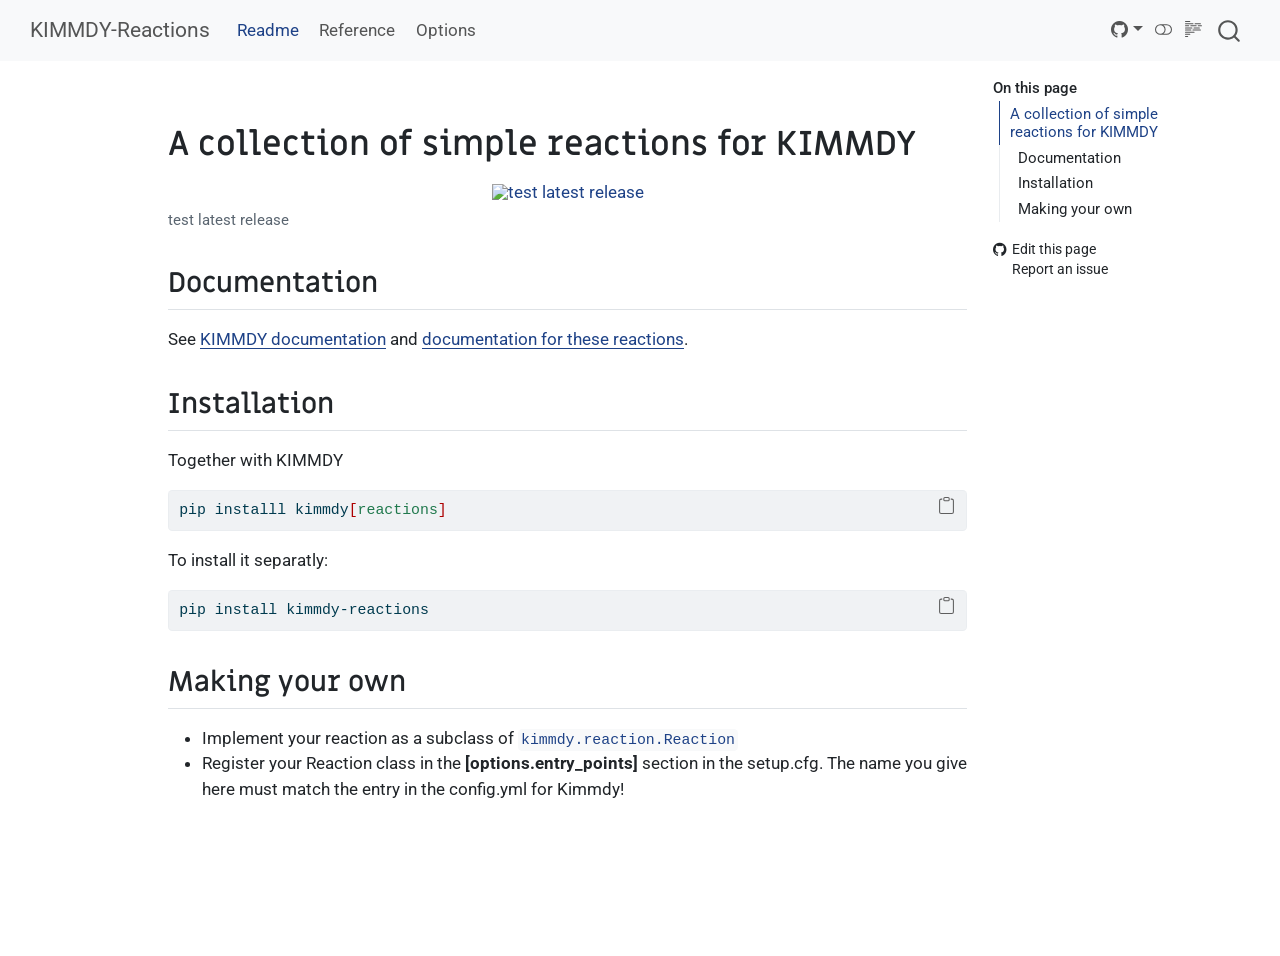
==== commit 355fa94b: "chore(docs): render docs" ====
--- a/docs/index.html
+++ b/docs/index.html
@@ -2,7 +2,7 @@
 <html xmlns="http://www.w3.org/1999/xhtml" lang="en" xml:lang="en"><head>
 
 <meta charset="utf-8">
-<meta name="generator" content="quarto-1.5.56">
+<meta name="generator" content="quarto-1.6.42">
 
 <meta name="viewport" content="width=device-width, initial-scale=1.0, user-scalable=yes">
 
@@ -69,12 +69,12 @@
 <script src="site_libs/quarto-html/tippy.umd.min.js"></script>
 <script src="site_libs/quarto-html/anchor.min.js"></script>
 <link href="site_libs/quarto-html/tippy.css" rel="stylesheet">
-<link href="site_libs/quarto-html/quarto-syntax-highlighting.css" rel="stylesheet" class="quarto-color-scheme" id="quarto-text-highlighting-styles">
-<link href="site_libs/quarto-html/quarto-syntax-highlighting-dark.css" rel="prefetch" class="quarto-color-scheme quarto-color-alternate" id="quarto-text-highlighting-styles">
+<link href="site_libs/quarto-html/quarto-syntax-highlighting-649006838881f309ffb49f5ec82d7af6.css" rel="stylesheet" class="quarto-color-scheme" id="quarto-text-highlighting-styles">
+<link href="site_libs/quarto-html/quarto-syntax-highlighting-dark-42a732b0e032c2683810a815e6a6abd1.css" rel="prefetch" class="quarto-color-scheme quarto-color-alternate" id="quarto-text-highlighting-styles">
 <script src="site_libs/bootstrap/bootstrap.min.js"></script>
 <link href="site_libs/bootstrap/bootstrap-icons.css" rel="stylesheet">
-<link href="site_libs/bootstrap/bootstrap.min.css" rel="stylesheet" class="quarto-color-scheme" id="quarto-bootstrap" data-mode="light">
-<link href="site_libs/bootstrap/bootstrap-dark.min.css" rel="prefetch" class="quarto-color-scheme quarto-color-alternate" id="quarto-bootstrap" data-mode="dark">
+<link href="site_libs/bootstrap/bootstrap-447055c273ea4a21403eeda218134273.min.css" rel="stylesheet" append-hash="true" class="quarto-color-scheme" id="quarto-bootstrap" data-mode="light">
+<link href="site_libs/bootstrap/bootstrap-dark-5c9dcc8c1f5d1bbca3fb8cd37090e5e0.min.css" rel="prefetch" append-hash="true" class="quarto-color-scheme quarto-color-alternate" id="quarto-bootstrap" data-mode="dark">
 <script id="quarto-search-options" type="application/json">{
   "location": "navbar",
   "copy-button": false,
@@ -182,7 +182,7 @@
 <div class="toc-actions"><ul><li><a href="https://github.com/graeter-group/kimmdy-reactions/edit/main/index.qmd" class="toc-action"><i class="bi bi-github"></i>Edit this page</a></li><li><a href="https://github.com/graeter-group/kimmdy-reactions/issues/new" class="toc-action"><i class="bi empty"></i>Report an issue</a></li></ul></div></nav>
     </div>
 <!-- main -->
-<main class="content" id="quarto-document-content">
+<main class="content" id="quarto-document-content"><header id="title-block-header" class="quarto-title-block"></header>
 
 
 
@@ -444,8 +444,6 @@
   });
   clipboard.on('success', onCopySuccess);
   if (window.document.getElementById('quarto-embedded-source-code-modal')) {
-    // For code content inside modals, clipBoardJS needs to be initialized with a container option
-    // TODO: Check when it could be a function (https://github.com/zenorocha/clipboard.js/issues/860)
     const clipboardModal = new window.ClipboardJS('.code-copy-button[data-in-quarto-modal]', {
       text: getTextToCopy,
       container: window.document.getElementById('quarto-embedded-source-code-modal')
@@ -556,7 +554,6 @@
       if (window.Quarto?.typesetMath) {
         window.Quarto.typesetMath(note);
       }
-      // TODO in 1.5, we should make sure this works without a callout special case
       if (note.classList.contains("callout")) {
         return note.outerHTML;
       } else {
--- a/docs/site_libs/quarto-html/quarto-syntax-highlighting-649006838881f309ffb49f5ec82d7af6.css
+++ b/docs/site_libs/quarto-html/quarto-syntax-highlighting-649006838881f309ffb49f5ec82d7af6.css
@@ -0,0 +1,205 @@
+/* quarto syntax highlight colors */
+:root {
+  --quarto-hl-ot-color: #003B4F;
+  --quarto-hl-at-color: #657422;
+  --quarto-hl-ss-color: #20794D;
+  --quarto-hl-an-color: #5E5E5E;
+  --quarto-hl-fu-color: #4758AB;
+  --quarto-hl-st-color: #20794D;
+  --quarto-hl-cf-color: #003B4F;
+  --quarto-hl-op-color: #5E5E5E;
+  --quarto-hl-er-color: #AD0000;
+  --quarto-hl-bn-color: #AD0000;
+  --quarto-hl-al-color: #AD0000;
+  --quarto-hl-va-color: #111111;
+  --quarto-hl-bu-color: inherit;
+  --quarto-hl-ex-color: inherit;
+  --quarto-hl-pp-color: #AD0000;
+  --quarto-hl-in-color: #5E5E5E;
+  --quarto-hl-vs-color: #20794D;
+  --quarto-hl-wa-color: #5E5E5E;
+  --quarto-hl-do-color: #5E5E5E;
+  --quarto-hl-im-color: #00769E;
+  --quarto-hl-ch-color: #20794D;
+  --quarto-hl-dt-color: #AD0000;
+  --quarto-hl-fl-color: #AD0000;
+  --quarto-hl-co-color: #5E5E5E;
+  --quarto-hl-cv-color: #5E5E5E;
+  --quarto-hl-cn-color: #8f5902;
+  --quarto-hl-sc-color: #5E5E5E;
+  --quarto-hl-dv-color: #AD0000;
+  --quarto-hl-kw-color: #003B4F;
+}
+
+/* other quarto variables */
+:root {
+  --quarto-font-monospace: "Fira Mono", Menlo, Consolas, monospace;
+}
+
+pre > code.sourceCode > span {
+  color: #003B4F;
+}
+
+code span {
+  color: #003B4F;
+}
+
+code.sourceCode > span {
+  color: #003B4F;
+}
+
+div.sourceCode,
+div.sourceCode pre.sourceCode {
+  color: #003B4F;
+}
+
+code span.ot {
+  color: #003B4F;
+  font-style: inherit;
+}
+
+code span.at {
+  color: #657422;
+  font-style: inherit;
+}
+
+code span.ss {
+  color: #20794D;
+  font-style: inherit;
+}
+
+code span.an {
+  color: #5E5E5E;
+  font-style: inherit;
+}
+
+code span.fu {
+  color: #4758AB;
+  font-style: inherit;
+}
+
+code span.st {
+  color: #20794D;
+  font-style: inherit;
+}
+
+code span.cf {
+  color: #003B4F;
+  font-weight: bold;
+  font-style: inherit;
+}
+
+code span.op {
+  color: #5E5E5E;
+  font-style: inherit;
+}
+
+code span.er {
+  color: #AD0000;
+  font-style: inherit;
+}
+
+code span.bn {
+  color: #AD0000;
+  font-style: inherit;
+}
+
+code span.al {
+  color: #AD0000;
+  font-style: inherit;
+}
+
+code span.va {
+  color: #111111;
+  font-style: inherit;
+}
+
+code span.bu {
+  font-style: inherit;
+}
+
+code span.ex {
+  font-style: inherit;
+}
+
+code span.pp {
+  color: #AD0000;
+  font-style: inherit;
+}
+
+code span.in {
+  color: #5E5E5E;
+  font-style: inherit;
+}
+
+code span.vs {
+  color: #20794D;
+  font-style: inherit;
+}
+
+code span.wa {
+  color: #5E5E5E;
+  font-style: italic;
+}
+
+code span.do {
+  color: #5E5E5E;
+  font-style: italic;
+}
+
+code span.im {
+  color: #00769E;
+  font-style: inherit;
+}
+
+code span.ch {
+  color: #20794D;
+  font-style: inherit;
+}
+
+code span.dt {
+  color: #AD0000;
+  font-style: inherit;
+}
+
+code span.fl {
+  color: #AD0000;
+  font-style: inherit;
+}
+
+code span.co {
+  color: #5E5E5E;
+  font-style: inherit;
+}
+
+code span.cv {
+  color: #5E5E5E;
+  font-style: italic;
+}
+
+code span.cn {
+  color: #8f5902;
+  font-style: inherit;
+}
+
+code span.sc {
+  color: #5E5E5E;
+  font-style: inherit;
+}
+
+code span.dv {
+  color: #AD0000;
+  font-style: inherit;
+}
+
+code span.kw {
+  color: #003B4F;
+  font-weight: bold;
+  font-style: inherit;
+}
+
+.prevent-inlining {
+  content: "</";
+}
+
+/*# sourceMappingURL=1317a475764550df74895ffd87770c0b.css.map */
--- a/docs/site_libs/quarto-html/quarto-syntax-highlighting-dark-42a732b0e032c2683810a815e6a6abd1.css
+++ b/docs/site_libs/quarto-html/quarto-syntax-highlighting-dark-42a732b0e032c2683810a815e6a6abd1.css
@@ -0,0 +1,189 @@
+/* quarto syntax highlight colors */
+:root {
+  --quarto-hl-al-color: #f07178;
+  --quarto-hl-an-color: #d4d0ab;
+  --quarto-hl-at-color: #00e0e0;
+  --quarto-hl-bn-color: #d4d0ab;
+  --quarto-hl-bu-color: #abe338;
+  --quarto-hl-ch-color: #abe338;
+  --quarto-hl-co-color: #f8f8f2;
+  --quarto-hl-cv-color: #ffd700;
+  --quarto-hl-cn-color: #ffd700;
+  --quarto-hl-cf-color: #ffa07a;
+  --quarto-hl-dt-color: #ffa07a;
+  --quarto-hl-dv-color: #d4d0ab;
+  --quarto-hl-do-color: #f8f8f2;
+  --quarto-hl-er-color: #f07178;
+  --quarto-hl-ex-color: #00e0e0;
+  --quarto-hl-fl-color: #d4d0ab;
+  --quarto-hl-fu-color: #ffa07a;
+  --quarto-hl-im-color: #abe338;
+  --quarto-hl-in-color: #d4d0ab;
+  --quarto-hl-kw-color: #ffa07a;
+  --quarto-hl-op-color: #ffa07a;
+  --quarto-hl-ot-color: #00e0e0;
+  --quarto-hl-pp-color: #dcc6e0;
+  --quarto-hl-re-color: #00e0e0;
+  --quarto-hl-sc-color: #abe338;
+  --quarto-hl-ss-color: #abe338;
+  --quarto-hl-st-color: #abe338;
+  --quarto-hl-va-color: #00e0e0;
+  --quarto-hl-vs-color: #abe338;
+  --quarto-hl-wa-color: #dcc6e0;
+}
+
+/* other quarto variables */
+:root {
+  --quarto-font-monospace: "Fira Mono", Menlo, Consolas, monospace;
+}
+
+code span.al {
+  background-color: #2a0f15;
+  font-weight: bold;
+  color: #f07178;
+}
+
+code span.an {
+  color: #d4d0ab;
+}
+
+code span.at {
+  color: #00e0e0;
+}
+
+code span.bn {
+  color: #d4d0ab;
+}
+
+code span.bu {
+  color: #abe338;
+}
+
+code span.ch {
+  color: #abe338;
+}
+
+code span.co {
+  font-style: italic;
+  color: #f8f8f2;
+}
+
+code span.cv {
+  color: #ffd700;
+}
+
+code span.cn {
+  color: #ffd700;
+}
+
+code span.cf {
+  font-weight: bold;
+  color: #ffa07a;
+}
+
+code span.dt {
+  color: #ffa07a;
+}
+
+code span.dv {
+  color: #d4d0ab;
+}
+
+code span.do {
+  color: #f8f8f2;
+}
+
+code span.er {
+  color: #f07178;
+  text-decoration: underline;
+}
+
+code span.ex {
+  font-weight: bold;
+  color: #00e0e0;
+}
+
+code span.fl {
+  color: #d4d0ab;
+}
+
+code span.fu {
+  color: #ffa07a;
+}
+
+code span.im {
+  color: #abe338;
+}
+
+code span.in {
+  color: #d4d0ab;
+}
+
+code span.kw {
+  font-weight: bold;
+  color: #ffa07a;
+}
+
+pre > code.sourceCode > span {
+  color: #f8f8f2;
+}
+
+code span {
+  color: #f8f8f2;
+}
+
+code.sourceCode > span {
+  color: #f8f8f2;
+}
+
+div.sourceCode,
+div.sourceCode pre.sourceCode {
+  color: #f8f8f2;
+}
+
+code span.op {
+  color: #ffa07a;
+}
+
+code span.ot {
+  color: #00e0e0;
+}
+
+code span.pp {
+  color: #dcc6e0;
+}
+
+code span.re {
+  background-color: #f8f8f2;
+  color: #00e0e0;
+}
+
+code span.sc {
+  color: #abe338;
+}
+
+code span.ss {
+  color: #abe338;
+}
+
+code span.st {
+  color: #abe338;
+}
+
+code span.va {
+  color: #00e0e0;
+}
+
+code span.vs {
+  color: #abe338;
+}
+
+code span.wa {
+  color: #dcc6e0;
+}
+
+.prevent-inlining {
+  content: "</";
+}
+
+/*# sourceMappingURL=a7f26998fc7f92cede59042f042270c5.css.map */
